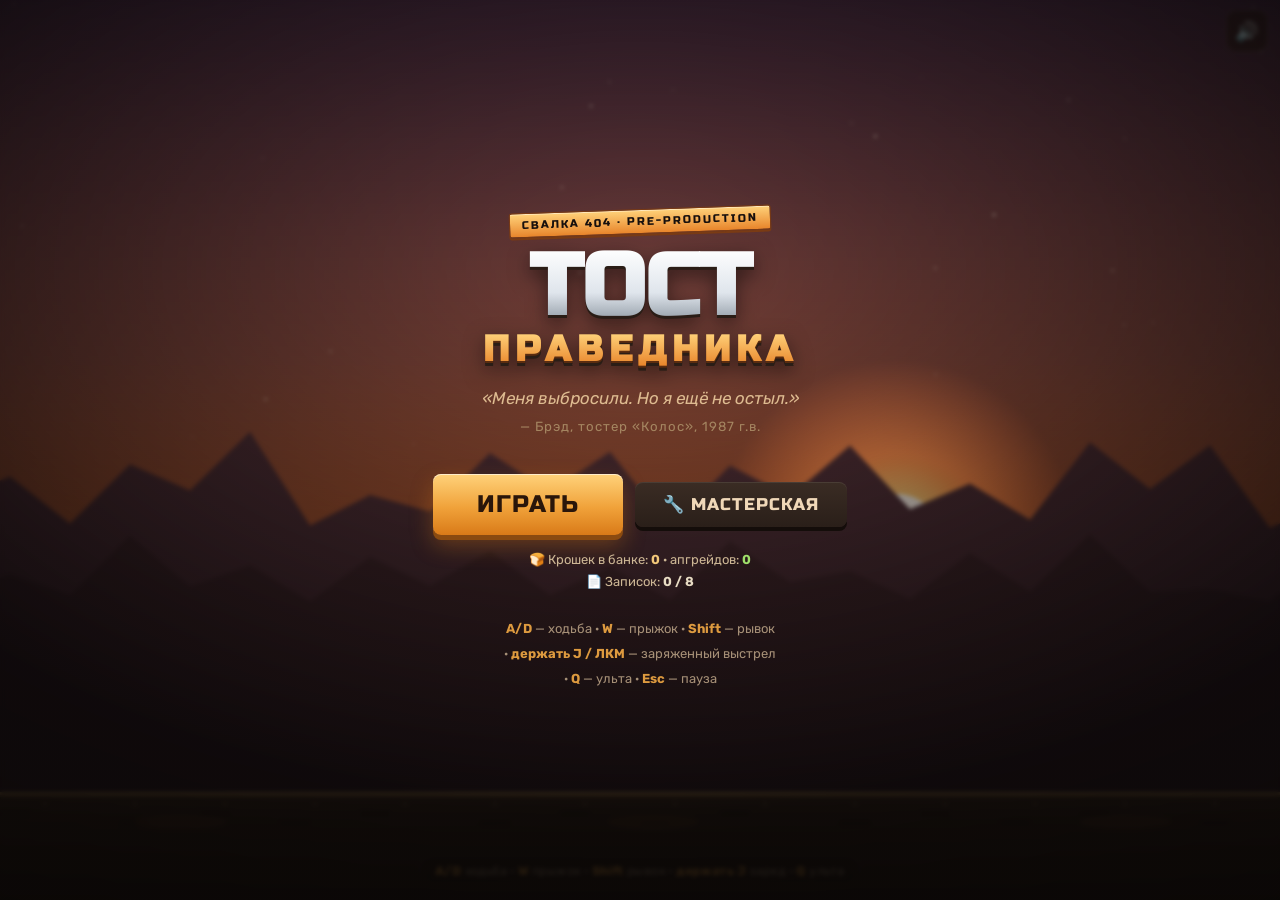
==== index.html @ 8abc93f9 "Rename index2.html to index.html" ====
<!DOCTYPE html>
<html lang="ru">
<head>
<meta charset="UTF-8">
<meta name="viewport" content="width=device-width, initial-scale=1.0, maximum-scale=1.0, user-scalable=no, viewport-fit=cover">
<title>🍞 Тост Праведника</title>
<link rel="preconnect" href="https://fonts.googleapis.com">
<link rel="preconnect" href="https://fonts.gstatic.com" crossorigin>
<link href="https://fonts.googleapis.com/css2?family=Russo+One&family=Rubik:wght@400;500;700;900&display=swap" rel="stylesheet">
  <link rel="stylesheet" href="css/style.css">
</head>
<body>
<canvas id="game"></canvas>

<!-- top-right controls -->
<div id="topbar">
  <button class="iconbtn" id="btn-mute" title="Звук">🔊</button>
  <button class="iconbtn" id="btn-pause" title="Пауза" style="display:none">⏸</button>
</div>

<!-- touch controls -->
<div id="touch">
  <div class="pad" id="pad-left">
    <div class="tbtn move" data-act="left">◀</div>
    <div class="tbtn move" data-act="right">▶</div>
  </div>
  <div class="pad" id="pad-right">
    <div class="tbtn big" data-act="charge" id="btn-charge">ЖАР<span class="sub">держать</span><div class="charge-ring" id="chargeRing"></div></div>
    <div class="tbtn act" data-act="jump">ПРЫГ</div>
    <div class="tbtn act" data-act="dash">РЫВОК</div>
    <div class="tbtn act ult notready" data-act="ult" id="btn-ult">УЛЬТА</div>
  </div>
</div>

<div id="kbchip"><b>A/D</b> ходьба · <b>W</b> прыжок · <b>Shift</b> рывок · <b>держать J</b> заряд · <b>Q</b> ульта</div>

<!-- START -->
<div class="overlay" id="screen-start">
  <span class="badge">Свалка 404 · Pre-Production</span>
  <h1 class="title">Тост<span class="accent">праведника</span></h1>
  <p class="quote">«Меня выбросили. Но я ещё не остыл.»<span class="by">— Брэд, тостер «Колос», 1987 г.в.</span></p>
  <div class="row" style="margin-top:8px">
    <button class="btn" id="btn-play">Играть</button>
    <button class="btn secondary" id="btn-shop">🔧 Мастерская</button>
  </div>
  <div id="menu-stats" style="margin-top:14px;font-size:13px;color:#cdb795;line-height:1.7;"></div>
  <div class="controls-hint" id="start-hint"></div>
</div>

<!-- PAUSE -->
<div class="overlay hidden" id="screen-pause">
  <span class="badge">Пауза</span>
  <h2 class="over-title" style="margin-top:14px">Передышка</h2>
  <div class="row" style="margin-top:26px">
    <button class="btn" id="btn-resume">Продолжить</button>
    <button class="btn secondary" id="btn-restart-p">Заново</button>
  </div>
</div>

<!-- GAME OVER -->
<div class="overlay hidden" id="screen-over">
  <span class="badge" id="over-badge">Брэд остыл</span>
  <h2 class="over-title" id="over-title">Конец смены</h2>
  <div class="stats">
    <div class="stat"><div class="v" id="st-wave">0</div><div class="l">Волна</div></div>
    <div class="stat"><div class="v" id="st-crumbs">0</div><div class="l">Крошки</div></div>
    <div class="stat"><div class="v" id="st-kills">0</div><div class="l">Утилизировано</div></div>
  </div>
  <p class="quote" id="over-quote"></p>
  <button class="btn" id="btn-restart">Снова в бой</button>
</div>

<!-- VICTORY -->
<div class="overlay hidden" id="screen-win">
  <span class="badge" style="background:linear-gradient(180deg,#bfe8ff,#5aa6e0);border-color:#2a5a7a;box-shadow:0 2px 0 #2a5a7a, inset 0 1px 0 rgba(255,255,255,.6);">Босс повержен</span>
  <h2 class="over-title" id="win-title" style="background:linear-gradient(180deg,#fff,#cfe8ff 50%,#7fb8e0);-webkit-background-clip:text;background-clip:text;color:transparent;">ХОЛОДИЛЬНИК ПАЛ</h2>
  <div class="stats">
    <div class="stat"><div class="v" id="win-crumbs">0</div><div class="l">Крошки</div></div>
    <div class="stat"><div class="v" id="win-kills">0</div><div class="l">Утилизировано</div></div>
  </div>
  <p class="quote" id="win-quote"></p>
  <button class="btn" id="btn-win-restart">Ещё забег</button>
</div>

<!-- МАСТЕРСКАЯ (магазин Блендера) -->
<div class="overlay hidden" id="screen-shop">
  <div class="shop-wrap">
    <div class="shop-head">
      <span class="shop-blender">🥤</span>
      <div>
        <div class="shop-title">Мастерская Блендера</div>
        <div class="shop-quote" id="shop-quote"></div>
      </div>
    </div>
    <div class="shop-bank"><span class="ic"></span><span id="shop-bank-n">0</span> крошек</div>
    <div class="shop-hint">Ветки качаются по порядку сверху вниз. Апгрейды сохраняются между забегами.</div>
    <div class="shop-cols" id="shop-cols"></div>
    <div class="shop-foot">
      <button class="btn" id="btn-shop-go">В бой</button>
    </div>
  </div>
</div>

<!-- ROTATE TO LANDSCAPE -->
<div class="overlay hidden" id="screen-rotate">
  <div class="rotate-phone"><div class="rotate-phone-screen"></div></div>
  <h2 class="over-title" style="margin-top:18px;font-size:clamp(22px,7vw,34px)">Поверни устройство</h2>
  <p class="quote" style="margin-top:10px">Брэд греется только в ландшафте.<br>Разверни телефон горизонтально 📱↻</p>
</div>

<div class="loading" id="loading">РАЗОГРЕВ…</div>

<script src="js/util.js"></script>
<script src="js/audio.js"></script>
<script src="js/input.js"></script>
<script src="js/fx.js"></script>
<script src="js/world.js"></script>
<script src="js/projectiles.js"></script>
<script src="js/enemies.js"></script>
<script src="js/bosses.js"></script>
<script src="js/player.js"></script>
<script src="js/spawner.js"></script>
<script src="js/progression.js"></script>
<script src="js/ui.js"></script>
<script src="js/game.js"></script>
</body>
</html>
---- css/style.css ----
:root{
    --rust:#e8852b; --amber:#ffb347; --ember:#ff6a00; --crust:#b5722a;
    --chrome:#d9dde3; --steel:#8c949e; --dark:#160f0d; --panel:#241a15;
    --danger:#ff3b30; --crumb:#f2c879; --ink:#f6ead3;
    --display:'Russo One','Arial Black',system-ui,sans-serif;
    --body:'Rubik',system-ui,'Segoe UI',sans-serif;
  }
  *{margin:0;padding:0;box-sizing:border-box;-webkit-tap-highlight-color:transparent;}
  html,body{height:100%;width:100%;overflow:hidden;background:#0a0706;}
  body{
    font-family:var(--body);color:var(--ink);
    touch-action:none;-webkit-user-select:none;user-select:none;
    position:fixed;inset:0;
  }
  #game{display:block;position:absolute;inset:0;width:100%;height:100%;background:#1a0f1f;touch-action:none;}

  /* ---------- Overlays (menus) ---------- */
  .overlay{
    position:absolute;inset:0;display:flex;flex-direction:column;
    align-items:center;justify-content:center;text-align:center;
    padding:24px;z-index:30;
    background:radial-gradient(120% 100% at 50% 30%, rgba(232,133,43,.12), rgba(10,7,6,.86) 60%, rgba(10,7,6,.96));
    backdrop-filter:blur(2px);
  }
  .overlay.hidden{display:none;}
  .badge{
    font-family:var(--display);letter-spacing:2px;font-size:11px;
    color:var(--dark);background:linear-gradient(180deg,#ffd27a,#e8852b);
    padding:5px 12px;border-radius:3px;border:1px solid #7a3b14;
    box-shadow:0 2px 0 #7a3b14, inset 0 1px 0 rgba(255,255,255,.5);
    transform:rotate(-2deg);text-transform:uppercase;
  }
  .title{
    font-family:var(--display);line-height:.92;margin:14px 0 4px;
    font-size:clamp(40px,12vw,86px);
    background:linear-gradient(180deg,#fff 0%,#dfe5ec 38%,#9aa4ad 60%,#f0f3f7 62%,#7e8790 100%);
    -webkit-background-clip:text;background-clip:text;color:transparent;
    filter:drop-shadow(0 3px 0 #2a1d16) drop-shadow(0 6px 10px rgba(0,0,0,.5));
    text-transform:uppercase;
  }
  .title .accent{
    display:block;font-size:.42em;letter-spacing:6px;margin-top:6px;
    background:linear-gradient(180deg,#ffd27a,#e8852b);-webkit-background-clip:text;background-clip:text;color:transparent;
    filter:drop-shadow(0 2px 0 #5a2c10);
  }
  .quote{
    font-style:italic;color:#e8c79a;max-width:30ch;margin:16px auto 4px;
    font-size:clamp(13px,3.6vw,17px);line-height:1.45;opacity:.92;
  }
  .quote .by{display:block;font-style:normal;font-size:.78em;color:#a98c66;margin-top:6px;letter-spacing:1px;}
  .btn{
    font-family:var(--display);font-size:clamp(18px,5vw,24px);letter-spacing:1px;
    color:#2a160a;cursor:pointer;border:none;margin-top:26px;
    padding:16px 44px;border-radius:8px;text-transform:uppercase;
    background:linear-gradient(180deg,#ffd27a,#f0a23a 55%,#d97a18);
    box-shadow:0 5px 0 #8a4a10, 0 10px 22px rgba(217,122,24,.35), inset 0 1px 0 rgba(255,255,255,.6);
    transition:transform .07s, box-shadow .07s;
  }
  .btn:active{transform:translateY(4px);box-shadow:0 1px 0 #8a4a10, inset 0 1px 0 rgba(255,255,255,.5);}
  .btn.secondary{
    background:linear-gradient(180deg,#3a2c24,#2a1f19);color:#f0d8b8;
    box-shadow:0 4px 0 #140d0a, inset 0 1px 0 rgba(255,255,255,.08);font-size:clamp(14px,4vw,17px);
    padding:12px 28px;
  }
  .btn.secondary:active{transform:translateY(3px);box-shadow:0 1px 0 #140d0a;}
  .controls-hint{
    margin-top:24px;font-size:13px;color:#bfa789;line-height:1.9;max-width:34ch;opacity:.85;
  }
  .controls-hint b{color:var(--amber);font-weight:700;}
  .row{display:flex;gap:12px;flex-wrap:wrap;justify-content:center;align-items:center;}

  /* game over stats */
  .stats{display:flex;gap:18px;margin:18px 0 2px;flex-wrap:wrap;justify-content:center;}
  .stat{background:rgba(36,26,21,.7);border:1px solid #4a3528;border-radius:10px;padding:12px 18px;min-width:84px;}
  .stat .v{font-family:var(--display);font-size:clamp(22px,7vw,34px);color:var(--amber);}
  .stat .l{font-size:11px;letter-spacing:1.5px;color:#bfa789;text-transform:uppercase;margin-top:2px;}
  .over-title{
    font-family:var(--display);font-size:clamp(30px,9vw,56px);text-transform:uppercase;
    color:#e8e8ec;filter:drop-shadow(0 3px 0 #2a1d16);letter-spacing:1px;
  }

  /* ---------- HUD top-right buttons ---------- */
  #topbar{position:absolute;top:0;right:0;z-index:20;display:flex;gap:8px;padding:max(10px,env(safe-area-inset-top)) 12px 0 0;}
  .iconbtn{
    width:42px;height:42px;border-radius:10px;border:1px solid rgba(255,255,255,.12);
    background:rgba(20,14,11,.55);color:#f0d8b8;font-size:19px;cursor:pointer;
    display:flex;align-items:center;justify-content:center;backdrop-filter:blur(3px);
  }
  .iconbtn:active{background:rgba(20,14,11,.8);}

  /* ---------- Touch controls ---------- */
  #touch{position:absolute;inset:0;z-index:15;pointer-events:none;display:none;}
  body.touch #touch{display:block;}
  .pad{
    position:absolute;bottom:max(22px,env(safe-area-inset-bottom));pointer-events:auto;
    display:flex;gap:14px;
  }
  #pad-left{left:max(18px,env(safe-area-inset-left));}
  #pad-right{right:max(18px,env(safe-area-inset-right));flex-direction:row-reverse;flex-wrap:wrap-reverse;width:200px;justify-content:flex-start;gap:12px;}
  .tbtn{
    -webkit-user-select:none;user-select:none;touch-action:none;
    display:flex;align-items:center;justify-content:center;flex-direction:column;
    border-radius:50%;border:2px solid rgba(255,255,255,.16);
    background:radial-gradient(circle at 35% 30%, rgba(255,255,255,.16), rgba(20,14,11,.5));
    color:#f3e6d0;font-family:var(--display);transition:transform .06s, background .06s, border-color .06s;
    box-shadow:0 4px 14px rgba(0,0,0,.35), inset 0 1px 0 rgba(255,255,255,.12);
  }
  .tbtn .sub{font-family:var(--body);font-size:9px;letter-spacing:.5px;opacity:.7;margin-top:1px;font-weight:700;}
  .tbtn:active,.tbtn.pressed{transform:scale(.92);background:radial-gradient(circle at 35% 30%, rgba(255,210,122,.55), rgba(176,90,20,.65));border-color:rgba(255,210,122,.8);}
  .tbtn.move{width:62px;height:62px;font-size:24px;}
  .tbtn.act{width:62px;height:62px;font-size:13px;}
  .tbtn.big{width:78px;height:78px;font-size:14px;}
  .tbtn.ult{border-color:rgba(255,90,40,.3);}
  .tbtn.ult.ready{border-color:#ffd23f;box-shadow:0 0 18px rgba(255,150,30,.7), inset 0 1px 0 rgba(255,255,255,.2);animation:ultpulse 1.1s ease-in-out infinite;}
  .tbtn.ult.notready{opacity:.45;}
  @keyframes ultpulse{0%,100%{transform:scale(1);}50%{transform:scale(1.06);}}
  .charge-ring{position:absolute;inset:-5px;border-radius:50%;border:3px solid transparent;pointer-events:none;}

  /* desktop hint chip */
  #kbchip{position:absolute;left:50%;bottom:14px;transform:translateX(-50%);z-index:15;
    font-size:12px;color:#cdb795;background:rgba(20,14,11,.5);padding:7px 14px;border-radius:20px;
    border:1px solid rgba(255,255,255,.08);display:none;letter-spacing:.4px;backdrop-filter:blur(3px);}
  body.desktop #kbchip{display:block;}
  body.desktop #kbchip.faded{opacity:0;transition:opacity 1s;pointer-events:none;}
  #kbchip b{color:var(--amber);}

  .loading{position:absolute;inset:0;display:flex;align-items:center;justify-content:center;background:#0a0706;color:#e8852b;font-family:var(--display);z-index:50;font-size:20px;letter-spacing:2px;}

  /* ---------- Магазин Блендера ---------- */
  #screen-shop{justify-content:flex-start;padding:0;overflow:hidden;background:radial-gradient(120% 90% at 50% 18%, rgba(90,166,224,.10), rgba(10,7,6,.92) 60%, rgba(10,7,6,.98));}
  .shop-wrap{width:100%;max-width:880px;margin:0 auto;display:flex;flex-direction:column;height:100%;padding:max(14px,env(safe-area-inset-top)) 14px 14px;}
  .shop-head{display:flex;align-items:center;gap:12px;flex-wrap:wrap;justify-content:center;text-align:center;margin-bottom:4px;}
  .shop-blender{font-size:34px;filter:drop-shadow(0 2px 4px rgba(0,0,0,.5));}
  .shop-title{font-family:var(--display);font-size:clamp(20px,5.5vw,30px);color:#dfe9ef;letter-spacing:1px;line-height:1;}
  .shop-quote{font-style:italic;color:#bcd; font-size:clamp(11px,3vw,13px);max-width:42ch;margin:2px auto 0;opacity:.9;}
  .shop-bank{display:inline-flex;align-items:center;gap:7px;background:rgba(36,26,21,.8);border:1px solid #6a532f;border-radius:20px;padding:7px 15px;margin:8px auto 6px;font-family:var(--display);font-size:18px;color:#f2c879;}
  .shop-bank .ic{width:14px;height:14px;border-radius:3px;background:#f2c879;display:inline-block;}
  .shop-cols{display:grid;grid-template-columns:repeat(3,1fr);gap:10px;flex:1;min-height:0;overflow-y:auto;padding:4px 2px 2px;-webkit-overflow-scrolling:touch;}
  .branch{display:flex;flex-direction:column;gap:8px;}
  .branch-h{position:sticky;top:0;z-index:1;font-family:var(--display);font-size:13px;letter-spacing:.5px;text-align:center;padding:7px 4px;border-radius:8px;background:rgba(20,14,11,.92);border:1px solid rgba(255,255,255,.08);}
  .node{position:relative;border-radius:10px;border:1px solid rgba(255,255,255,.1);background:rgba(28,20,15,.85);padding:9px 9px 9px;cursor:pointer;transition:transform .07s, border-color .1s, background .1s;}
  .node:active{transform:scale(.97);}
  .node .nm{font-family:var(--display);font-size:12.5px;line-height:1.1;color:#f3e6d0;}
  .node .ds{font-size:10.5px;color:#bfa789;margin-top:3px;line-height:1.25;}
  .node .ct{display:flex;align-items:center;gap:5px;margin-top:6px;font-family:var(--display);font-size:13px;}
  .node .ct .ic{width:11px;height:11px;border-radius:2px;background:#f2c879;display:inline-block;}
  .node.buy{border-color:rgba(255,210,122,.5);}
  .node.buy:hover{background:rgba(40,30,20,.95);}
  .node.lock{opacity:.5;cursor:not-allowed;}
  .node.poor{opacity:.82;cursor:not-allowed;}
  .node.poor .ct{color:#ff7a6a;}
  .node.owned{border-color:rgba(120,220,120,.6);background:rgba(26,40,26,.7);cursor:default;}
  .node.owned .ct{color:#9fe06a;}
  .node .tick{position:absolute;top:7px;right:8px;color:#9fe06a;font-size:14px;}
  .shop-foot{display:flex;gap:10px;justify-content:center;align-items:center;padding-top:10px;flex-wrap:wrap;}
  .shop-hint{font-size:11px;color:#8fa0b0;text-align:center;width:100%;margin-bottom:2px;}

  /* ---------- Поверни устройство (ландшафт) ---------- */
  #screen-rotate{z-index:60;background:radial-gradient(120% 100% at 50% 35%, rgba(232,133,43,.14), rgba(8,5,4,.97) 62%, rgba(8,5,4,.99));}
  .rotate-phone{
    width:62px;height:108px;border-radius:14px;border:4px solid #ffd27a;
    box-shadow:0 0 26px rgba(255,150,30,.45), inset 0 0 0 3px rgba(20,14,11,.9);
    background:linear-gradient(160deg,#2a1f19,#160f0d);position:relative;
    transform-origin:50% 50%;animation:rotatehint 2.4s ease-in-out infinite;
  }
  .rotate-phone-screen{position:absolute;inset:8px;border-radius:6px;
    background:linear-gradient(160deg, rgba(255,210,122,.35), rgba(255,106,0,.18));}
  @keyframes rotatehint{
    0%,18%{transform:rotate(0deg);}
    42%,72%{transform:rotate(-90deg);}
    96%,100%{transform:rotate(0deg);}
  }

  /* ---------- Адаптив сенсорных падов под ландшафт ---------- */
  @media (orientation:landscape){
    body.touch #pad-left{left:max(26px,env(safe-area-inset-left));gap:18px;}
    body.touch #pad-right{right:max(26px,env(safe-area-inset-right));width:230px;gap:14px;}
    body.touch .tbtn.move{width:70px;height:70px;font-size:26px;}
    body.touch .tbtn.act{width:68px;height:68px;font-size:13px;}
    body.touch .tbtn.big{width:88px;height:88px;font-size:15px;}
  }
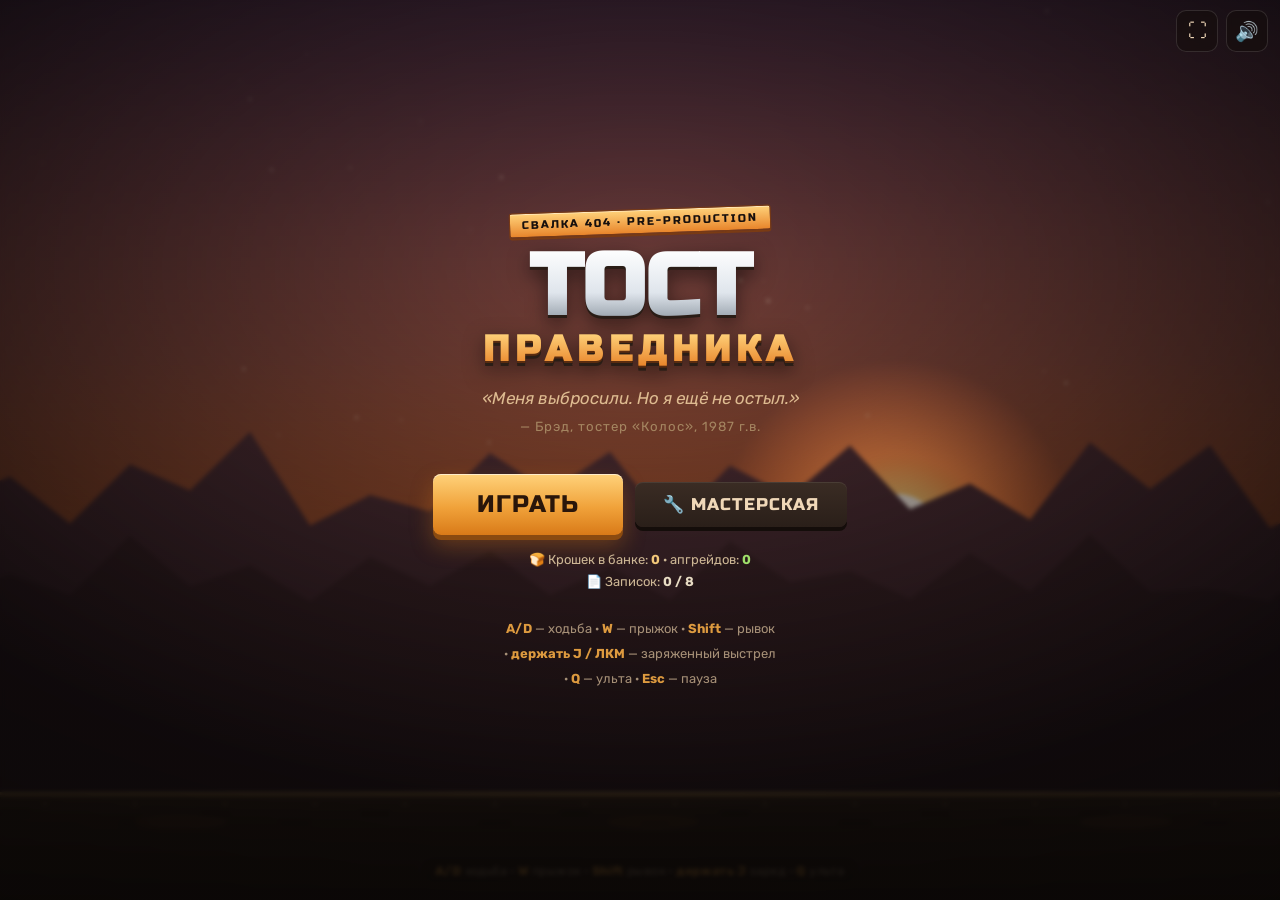
==== commit e3a751c5: "Add fullscreen toggle button Add a ⛶ button to the topbar that toggles the Fullscreen API (with webk" ====
--- a/index.html
+++ b/index.html
@@ -14,6 +14,7 @@
 
 <!-- top-right controls -->
 <div id="topbar">
+  <button class="iconbtn" id="btn-fs" title="Полный экран">⛶</button>
   <button class="iconbtn" id="btn-mute" title="Звук">🔊</button>
   <button class="iconbtn" id="btn-pause" title="Пауза" style="display:none">⏸</button>
 </div>
--- a/css/style.css
+++ b/css/style.css
@@ -80,7 +80,7 @@
   }
 
   /* ---------- HUD top-right buttons ---------- */
-  #topbar{position:absolute;top:0;right:0;z-index:20;display:flex;gap:8px;padding:max(10px,env(safe-area-inset-top)) 12px 0 0;}
+  #topbar{position:absolute;top:0;right:0;z-index:40;display:flex;gap:8px;padding:max(10px,env(safe-area-inset-top)) 12px 0 0;}
   .iconbtn{
     width:42px;height:42px;border-radius:10px;border:1px solid rgba(255,255,255,.12);
     background:rgba(20,14,11,.55);color:#f0d8b8;font-size:19px;cursor:pointer;
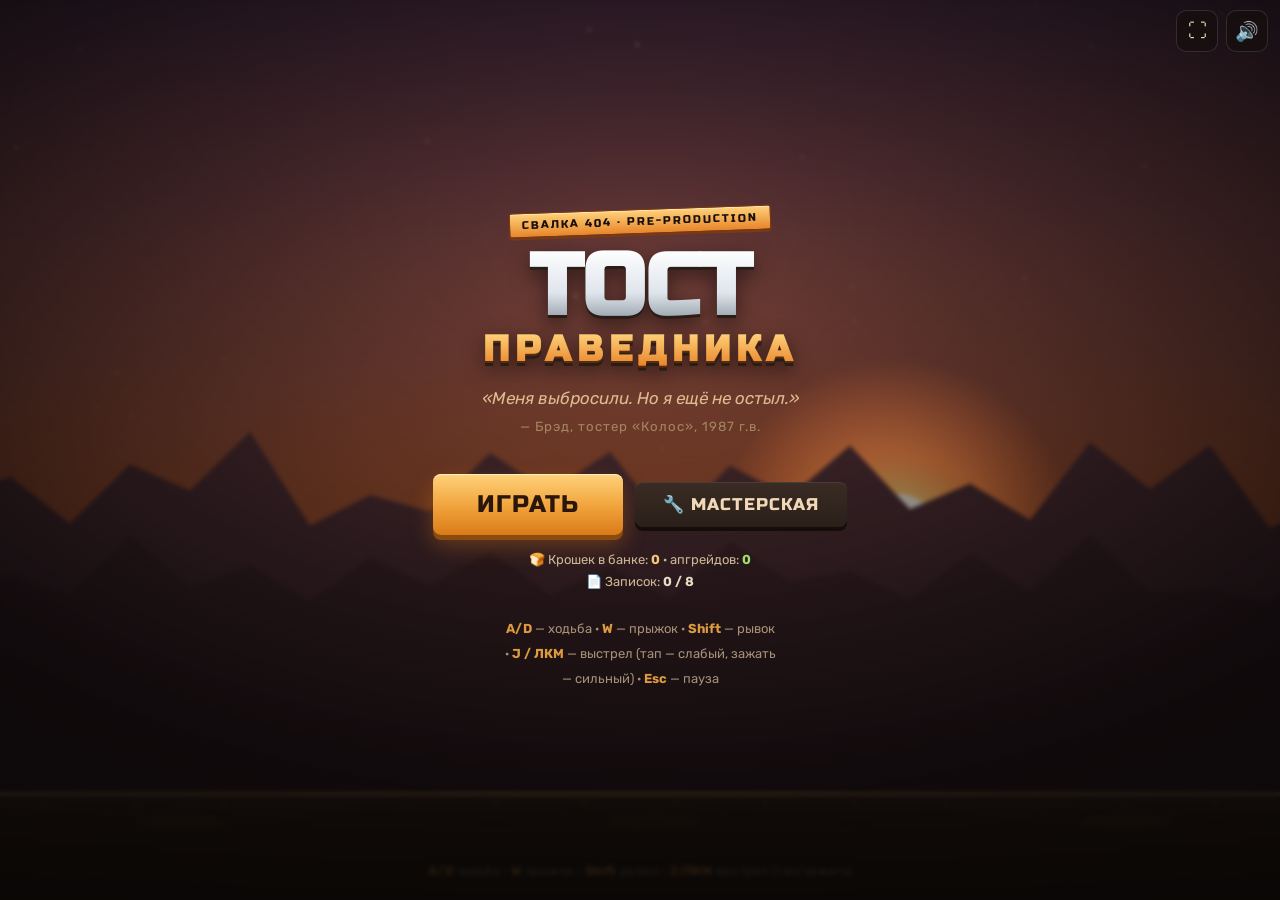
==== commit a9fc6754: "Remove ultimate, switch to manual ЖАР attack, dash charges on button - Ultimate fully removed (field" ====
--- a/index.html
+++ b/index.html
@@ -26,14 +26,13 @@
     <div class="tbtn move" data-act="right">▶</div>
   </div>
   <div class="pad" id="pad-right">
-    <div class="tbtn big" data-act="charge" id="btn-charge">ЖАР<span class="sub">держать</span><div class="charge-ring" id="chargeRing"></div></div>
+    <div class="tbtn big" data-act="charge" id="btn-charge">ЖАР<span class="sub">тап/держать</span><div class="charge-ring" id="chargeRing"></div></div>
     <div class="tbtn act" data-act="jump">ПРЫГ</div>
-    <div class="tbtn act" data-act="dash">РЫВОК</div>
-    <div class="tbtn act ult notready" data-act="ult" id="btn-ult">УЛЬТА</div>
+    <div class="tbtn act" data-act="dash" id="btn-dash">РЫВОК<div class="dash-fill" id="dashFill"></div><div class="dash-count" id="dashCount"></div></div>
   </div>
 </div>
 
-<div id="kbchip"><b>A/D</b> ходьба · <b>W</b> прыжок · <b>Shift</b> рывок · <b>держать J</b> заряд · <b>Q</b> ульта</div>
+<div id="kbchip"><b>A/D</b> ходьба · <b>W</b> прыжок · <b>Shift</b> рывок · <b>J/ЛКМ</b> выстрел (тап/зажать)</div>
 
 <!-- START -->
 <div class="overlay" id="screen-start">
--- a/css/style.css
+++ b/css/style.css
@@ -98,6 +98,7 @@
   #pad-left{left:max(18px,env(safe-area-inset-left));}
   #pad-right{right:max(18px,env(safe-area-inset-right));flex-direction:row-reverse;flex-wrap:wrap-reverse;width:200px;justify-content:flex-start;gap:12px;}
   .tbtn{
+    position:relative;
     -webkit-user-select:none;user-select:none;touch-action:none;
     display:flex;align-items:center;justify-content:center;flex-direction:column;
     border-radius:50%;border:2px solid rgba(255,255,255,.16);
@@ -110,11 +111,17 @@
   .tbtn.move{width:62px;height:62px;font-size:24px;}
   .tbtn.act{width:62px;height:62px;font-size:13px;}
   .tbtn.big{width:78px;height:78px;font-size:14px;}
-  .tbtn.ult{border-color:rgba(255,90,40,.3);}
-  .tbtn.ult.ready{border-color:#ffd23f;box-shadow:0 0 18px rgba(255,150,30,.7), inset 0 1px 0 rgba(255,255,255,.2);animation:ultpulse 1.1s ease-in-out infinite;}
-  .tbtn.ult.notready{opacity:.45;}
-  @keyframes ultpulse{0%,100%{transform:scale(1);}50%{transform:scale(1.06);}}
   .charge-ring{position:absolute;inset:-5px;border-radius:50%;border:3px solid transparent;pointer-events:none;}
+  /* заряды рывка на самой кнопке рывка */
+  #btn-dash{overflow:hidden;border-color:rgba(159,224,106,.35);}
+  .dash-fill{position:absolute;left:0;right:0;bottom:0;height:0%;pointer-events:none;
+    background:linear-gradient(180deg, rgba(159,224,106,.12), rgba(159,224,106,.5));
+    transition:height .08s linear;}
+  .dash-count{position:absolute;top:3px;right:7px;min-width:16px;height:16px;padding:0 3px;
+    border-radius:8px;background:rgba(159,224,106,.92);color:#0b1a06;
+    font-family:var(--body);font-weight:900;font-size:11px;line-height:1;
+    display:flex;align-items:center;justify-content:center;pointer-events:none;
+    box-shadow:0 1px 3px rgba(0,0,0,.45);}
 
   /* desktop hint chip */
   #kbchip{position:absolute;left:50%;bottom:14px;transform:translateX(-50%);z-index:15;
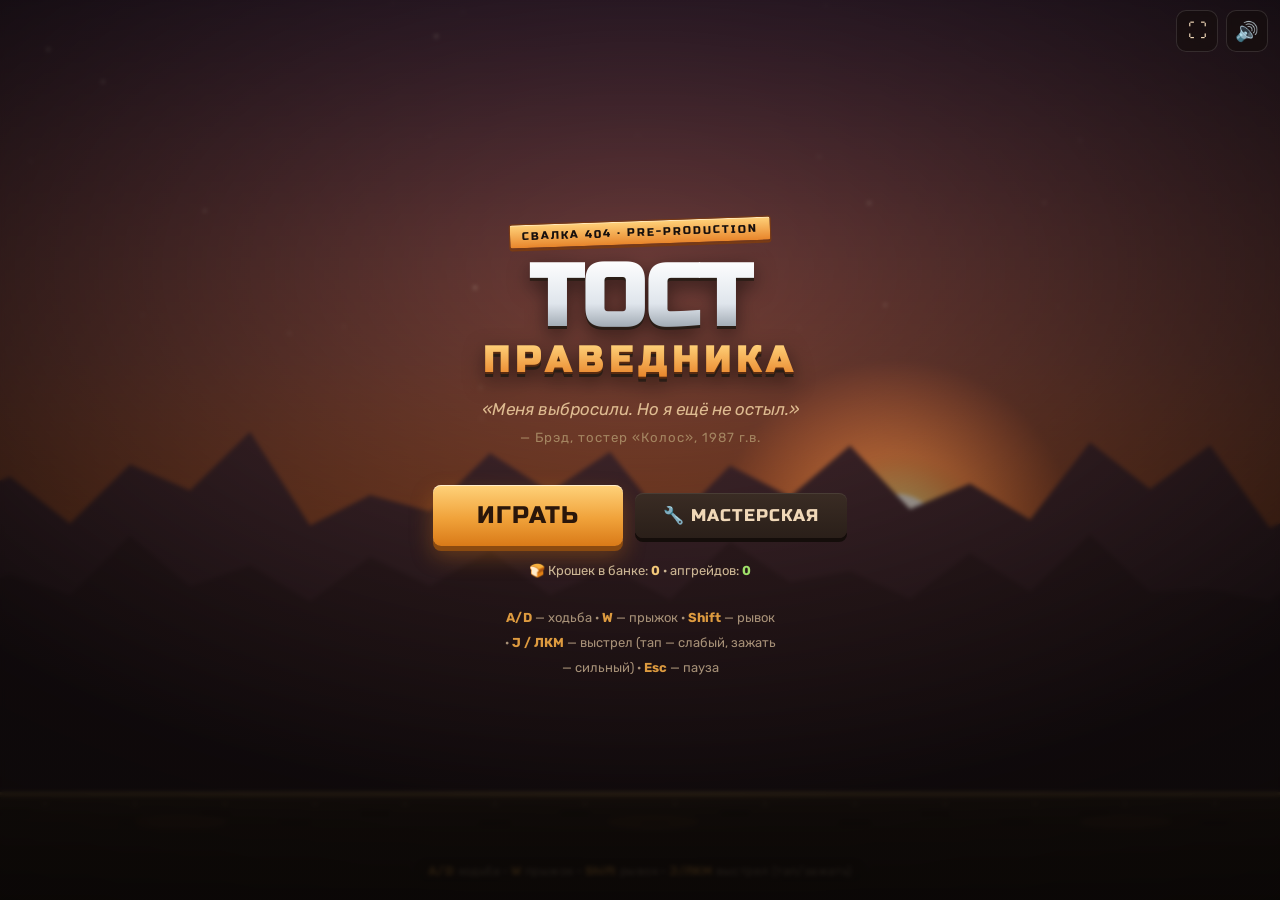
==== commit 3226079d: "Replace notes lore with character speech bubbles Remove the entire notes pickup/lore-card system; ad" ====
--- a/index.html
+++ b/index.html
@@ -122,6 +122,7 @@
 <script src="js/spawner.js"></script>
 <script src="js/progression.js"></script>
 <script src="js/ui.js"></script>
+<script src="js/speech.js"></script>
 <script src="js/game.js"></script>
 </body>
 </html>
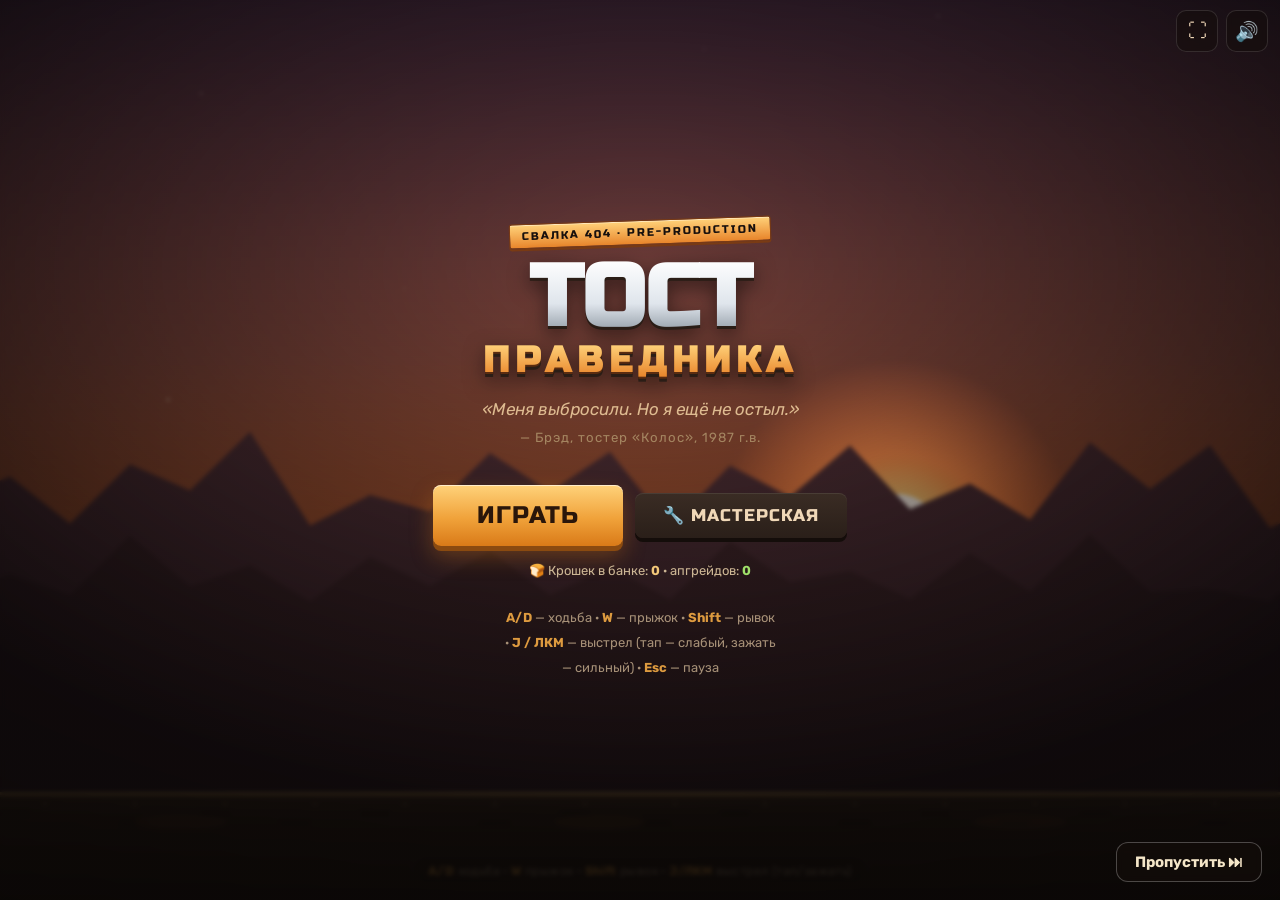
==== commit a2fe9bcc: "Iteration 5: metroidvania layouts + animated prologue cutscene - Reworked platform templates into mu" ====
--- a/index.html
+++ b/index.html
@@ -33,6 +33,7 @@
 </div>
 
 <div id="kbchip"><b>A/D</b> ходьба · <b>W</b> прыжок · <b>Shift</b> рывок · <b>J/ЛКМ</b> выстрел (тап/зажать)</div>
+<button id="btn-skip-cut" class="hidden" style="position:fixed;right:18px;bottom:18px;z-index:60;padding:10px 18px;border-radius:12px;border:1px solid rgba(255,255,255,.25);background:rgba(20,14,10,.6);color:#f4e6c8;font:700 15px 'Rubik',sans-serif;cursor:pointer;backdrop-filter:blur(4px);">Пропустить ⏭</button>
 
 <!-- START -->
 <div class="overlay" id="screen-start">
@@ -123,6 +124,7 @@
 <script src="js/progression.js"></script>
 <script src="js/ui.js"></script>
 <script src="js/speech.js"></script>
+<script src="js/cutscene.js"></script>
 <script src="js/game.js"></script>
 </body>
 </html>
--- a/css/style.css
+++ b/css/style.css
@@ -142,8 +142,10 @@
   .shop-quote{font-style:italic;color:#bcd; font-size:clamp(11px,3vw,13px);max-width:42ch;margin:2px auto 0;opacity:.9;}
   .shop-bank{display:inline-flex;align-items:center;gap:7px;background:rgba(36,26,21,.8);border:1px solid #6a532f;border-radius:20px;padding:7px 15px;margin:8px auto 6px;font-family:var(--display);font-size:18px;color:#f2c879;}
   .shop-bank .ic{width:14px;height:14px;border-radius:3px;background:#f2c879;display:inline-block;}
-  .shop-cols{display:grid;grid-template-columns:repeat(3,1fr);gap:10px;flex:1;min-height:0;overflow-y:auto;padding:4px 2px 2px;-webkit-overflow-scrolling:touch;}
-  .branch{display:flex;flex-direction:column;gap:8px;}
+  .shop-cols{display:grid;grid-template-columns:repeat(3,1fr);gap:10px;flex:1;min-height:0;
+    align-content:start;overflow-y:auto;padding:6px;-webkit-overflow-scrolling:touch;
+    background:rgba(12,9,7,.45);border:1px solid rgba(255,255,255,.06);border-radius:12px;}
+  .branch{display:flex;flex-direction:column;gap:8px;align-self:start;}
   .branch-h{position:sticky;top:0;z-index:1;font-family:var(--display);font-size:13px;letter-spacing:.5px;text-align:center;padding:7px 4px;border-radius:8px;background:rgba(20,14,11,.92);border:1px solid rgba(255,255,255,.08);}
   .node{position:relative;border-radius:10px;border:1px solid rgba(255,255,255,.1);background:rgba(28,20,15,.85);padding:9px 9px 9px;cursor:pointer;transition:transform .07s, border-color .1s, background .1s;}
   .node:active{transform:scale(.97);}
@@ -159,8 +161,21 @@
   .node.owned{border-color:rgba(120,220,120,.6);background:rgba(26,40,26,.7);cursor:default;}
   .node.owned .ct{color:#9fe06a;}
   .node .tick{position:absolute;top:7px;right:8px;color:#9fe06a;font-size:14px;}
-  .shop-foot{display:flex;gap:10px;justify-content:center;align-items:center;padding-top:10px;flex-wrap:wrap;}
+  .shop-foot{display:flex;gap:10px;justify-content:center;align-items:center;padding-top:8px;flex-wrap:wrap;}
   .shop-hint{font-size:11px;color:#8fa0b0;text-align:center;width:100%;margin-bottom:2px;}
+  /* компактная кнопка в магазине (у .btn базовый margin-top:26px — убираем) */
+  #screen-shop .btn{margin-top:0;padding:11px 34px;font-size:clamp(16px,4.5vw,20px);}
+  /* на низких ландшафтных экранах ужимаем «обвязку», чтобы улучшения занимали больше высоты */
+  @media (max-height:470px){
+    .shop-wrap{padding:max(8px,env(safe-area-inset-top)) 12px 10px;}
+    .shop-blender{font-size:26px;}
+    .shop-title{font-size:clamp(17px,4.5vw,22px);}
+    .shop-quote{display:none;}
+    .shop-bank{margin:4px auto 3px;padding:4px 12px;font-size:15px;}
+    .shop-hint{display:none;}
+    #screen-shop .btn{padding:8px 28px;font-size:16px;}
+    .shop-foot{padding-top:5px;}
+  }
 
   /* ---------- Поверни устройство (ландшафт) ---------- */
   #screen-rotate{z-index:60;background:radial-gradient(120% 100% at 50% 35%, rgba(232,133,43,.14), rgba(8,5,4,.97) 62%, rgba(8,5,4,.99));}
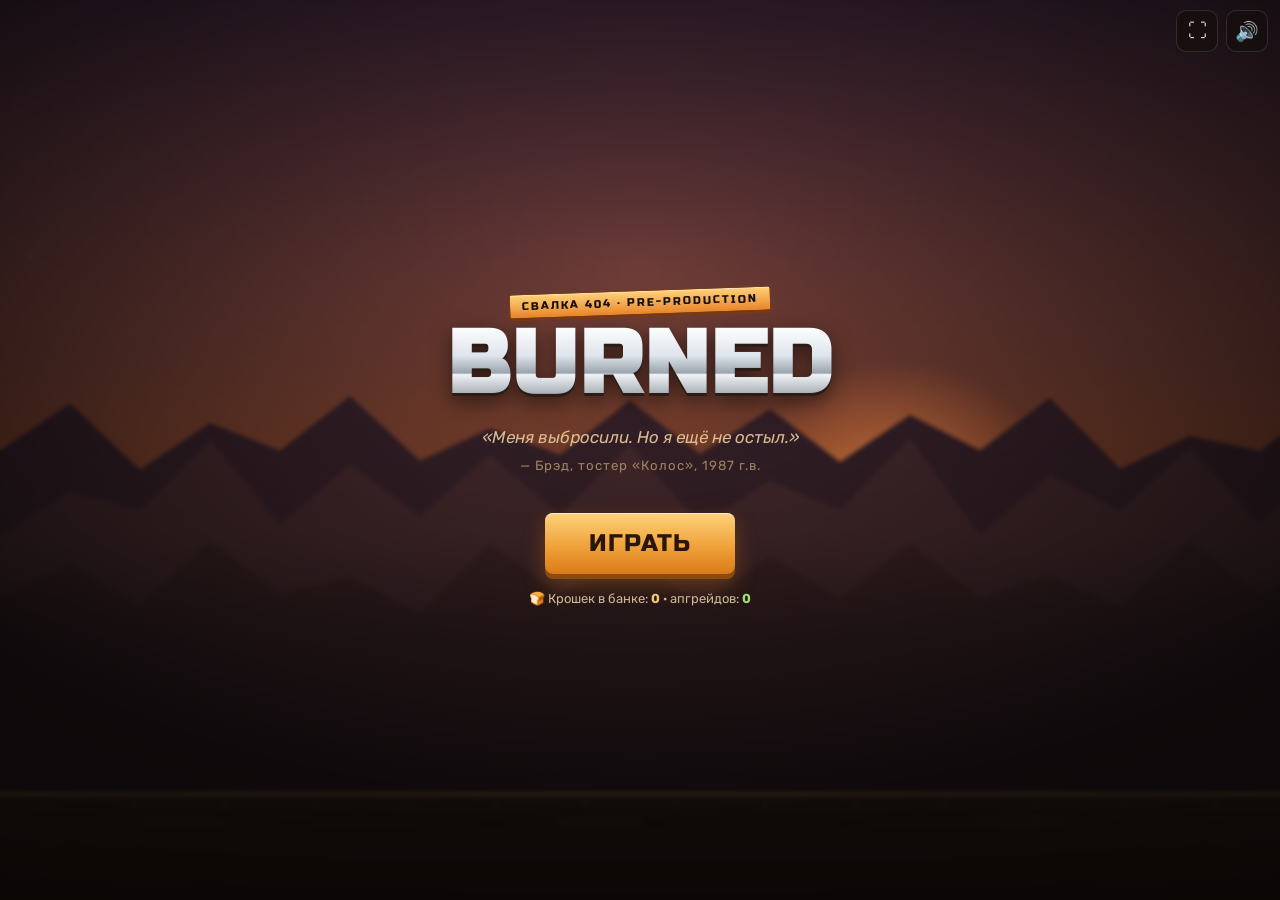
==== commit b315ee58: "Iteration 6C: BURNED rebrand, cleaner menu, reworked prologue - Renamed the game to BURNED (title + " ====
--- a/index.html
+++ b/index.html
@@ -3,7 +3,7 @@
 <head>
 <meta charset="UTF-8">
 <meta name="viewport" content="width=device-width, initial-scale=1.0, maximum-scale=1.0, user-scalable=no, viewport-fit=cover">
-<title>🍞 Тост Праведника</title>
+<title>BURNED</title>
 <link rel="preconnect" href="https://fonts.googleapis.com">
 <link rel="preconnect" href="https://fonts.gstatic.com" crossorigin>
 <link href="https://fonts.googleapis.com/css2?family=Russo+One&family=Rubik:wght@400;500;700;900&display=swap" rel="stylesheet">
@@ -33,19 +33,17 @@
 </div>
 
 <div id="kbchip"><b>A/D</b> ходьба · <b>W</b> прыжок · <b>Shift</b> рывок · <b>J/ЛКМ</b> выстрел (тап/зажать)</div>
-<button id="btn-skip-cut" class="hidden" style="position:fixed;right:18px;bottom:18px;z-index:60;padding:10px 18px;border-radius:12px;border:1px solid rgba(255,255,255,.25);background:rgba(20,14,10,.6);color:#f4e6c8;font:700 15px 'Rubik',sans-serif;cursor:pointer;backdrop-filter:blur(4px);">Пропустить ⏭</button>
+<button id="btn-skip-cut" style="display:none;position:fixed;right:18px;bottom:18px;z-index:60;padding:10px 18px;border-radius:12px;border:1px solid rgba(255,255,255,.25);background:rgba(20,14,10,.6);color:#f4e6c8;font:700 15px 'Rubik',sans-serif;cursor:pointer;backdrop-filter:blur(4px);">Пропустить ⏭</button>
 
 <!-- START -->
 <div class="overlay" id="screen-start">
   <span class="badge">Свалка 404 · Pre-Production</span>
-  <h1 class="title">Тост<span class="accent">праведника</span></h1>
+  <h1 class="title">BURNED</h1>
   <p class="quote">«Меня выбросили. Но я ещё не остыл.»<span class="by">— Брэд, тостер «Колос», 1987 г.в.</span></p>
   <div class="row" style="margin-top:8px">
     <button class="btn" id="btn-play">Играть</button>
-    <button class="btn secondary" id="btn-shop">🔧 Мастерская</button>
   </div>
   <div id="menu-stats" style="margin-top:14px;font-size:13px;color:#cdb795;line-height:1.7;"></div>
-  <div class="controls-hint" id="start-hint"></div>
 </div>
 
 <!-- PAUSE -->
--- a/css/style.css
+++ b/css/style.css
@@ -18,7 +18,7 @@
   .overlay{
     position:absolute;inset:0;display:flex;flex-direction:column;
     align-items:center;justify-content:center;text-align:center;
-    padding:24px;z-index:30;
+    padding:24px;z-index:30;overflow-y:auto; /* короткий ландшафт — не обрезаем заголовок */
     background:radial-gradient(120% 100% at 50% 30%, rgba(232,133,43,.12), rgba(10,7,6,.86) 60%, rgba(10,7,6,.96));
     backdrop-filter:blur(2px);
   }
@@ -31,8 +31,8 @@
     transform:rotate(-2deg);text-transform:uppercase;
   }
   .title{
-    font-family:var(--display);line-height:.92;margin:14px 0 4px;
-    font-size:clamp(40px,12vw,86px);
+    font-family:var(--display);line-height:.92;margin:10px 0 4px;letter-spacing:2px;
+    font-size:clamp(44px,11vw,88px);
     background:linear-gradient(180deg,#fff 0%,#dfe5ec 38%,#9aa4ad 60%,#f0f3f7 62%,#7e8790 100%);
     -webkit-background-clip:text;background-clip:text;color:transparent;
     filter:drop-shadow(0 3px 0 #2a1d16) drop-shadow(0 6px 10px rgba(0,0,0,.5));
@@ -90,7 +90,7 @@
 
   /* ---------- Touch controls ---------- */
   #touch{position:absolute;inset:0;z-index:15;pointer-events:none;display:none;}
-  body.touch #touch{display:block;}
+  body.touch.ingame #touch{display:block;} /* тач-управление только в бою (не в меню/прологе) */
   .pad{
     position:absolute;bottom:max(22px,env(safe-area-inset-bottom));pointer-events:auto;
     display:flex;gap:14px;
@@ -127,7 +127,7 @@
   #kbchip{position:absolute;left:50%;bottom:14px;transform:translateX(-50%);z-index:15;
     font-size:12px;color:#cdb795;background:rgba(20,14,11,.5);padding:7px 14px;border-radius:20px;
     border:1px solid rgba(255,255,255,.08);display:none;letter-spacing:.4px;backdrop-filter:blur(3px);}
-  body.desktop #kbchip{display:block;}
+  body.desktop.ingame #kbchip{display:block;} /* подсказка клавиш только в бою */
   body.desktop #kbchip.faded{opacity:0;transition:opacity 1s;pointer-events:none;}
   #kbchip b{color:var(--amber);}
 
